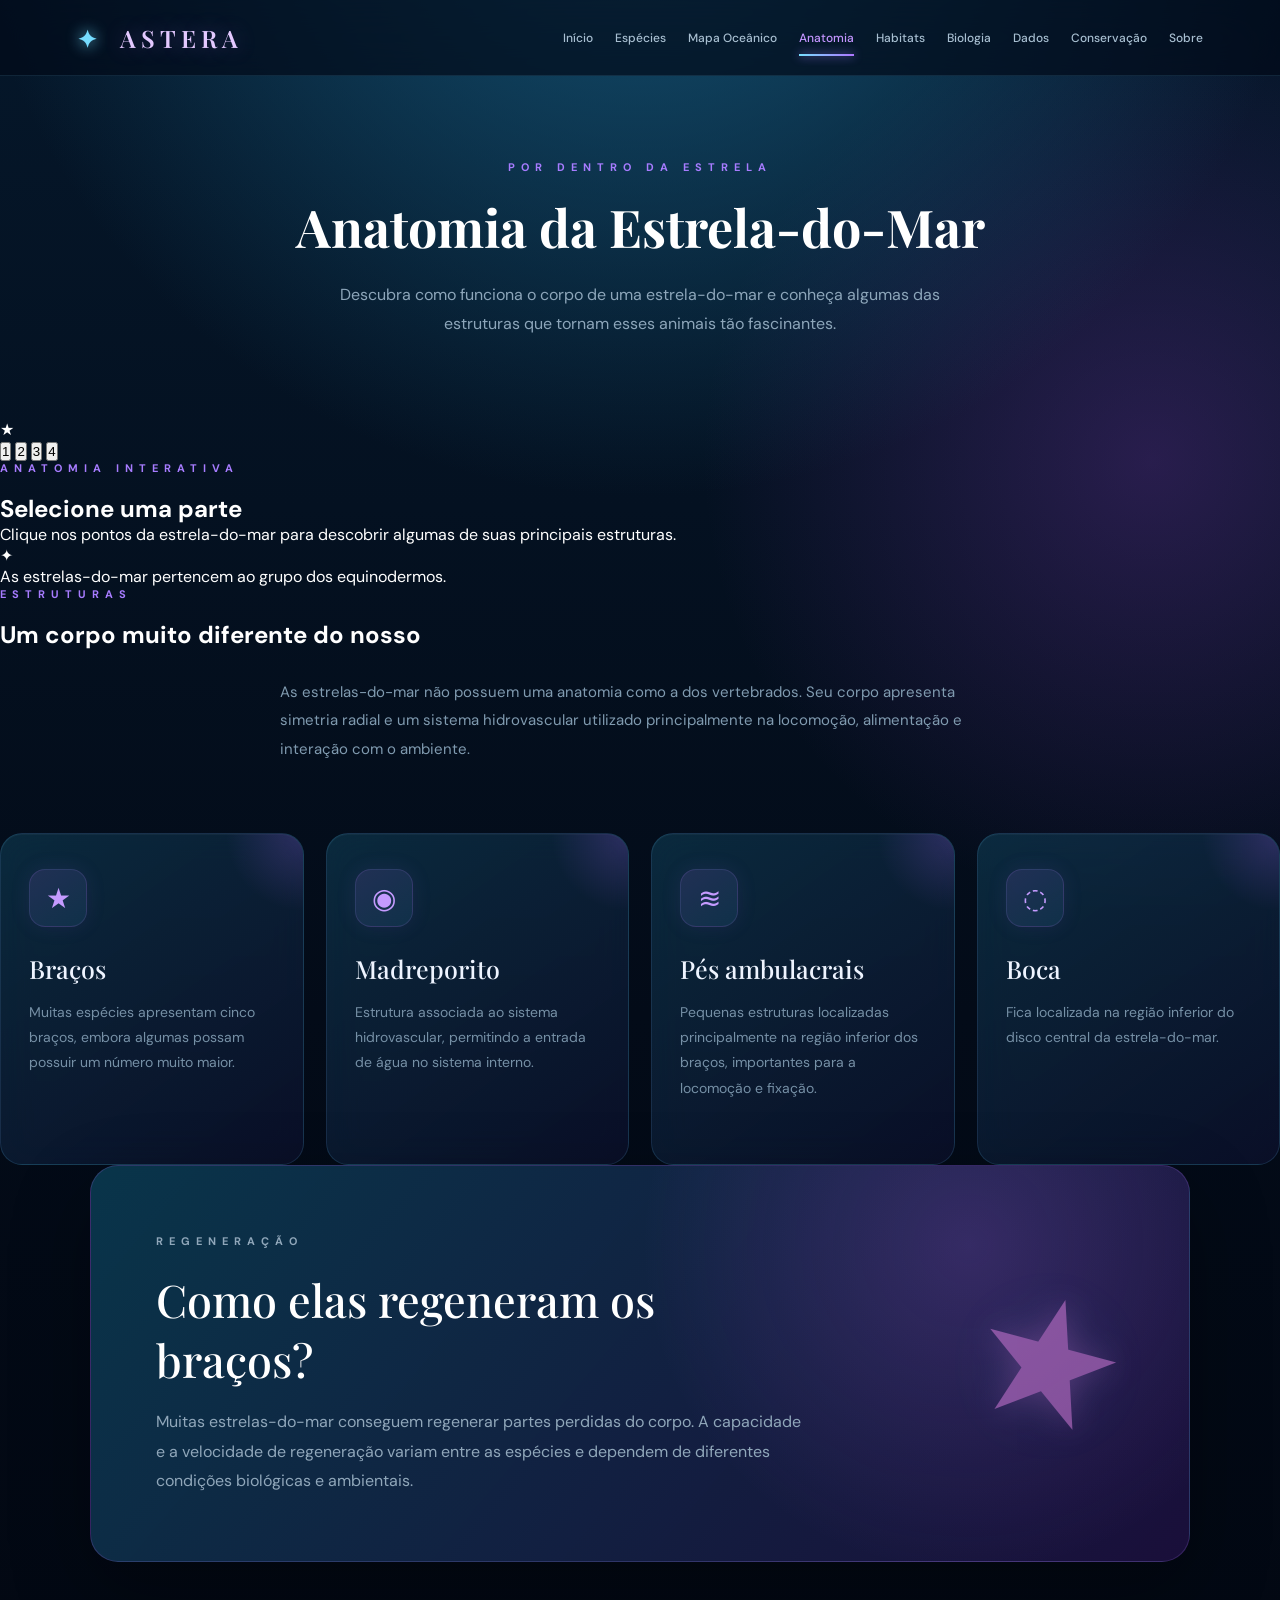
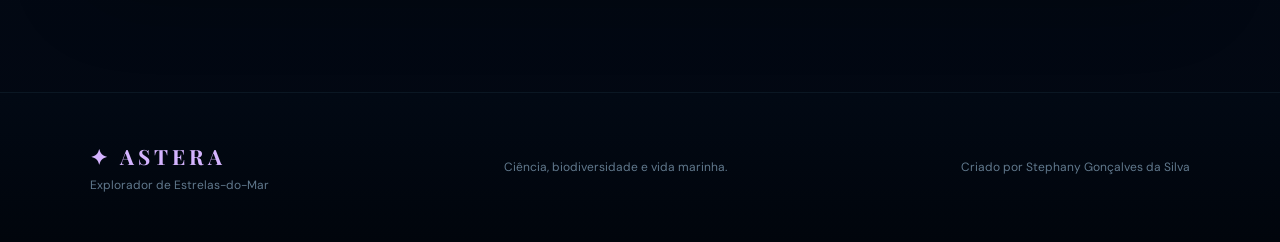
==== anatomia.html @ 0265d45e "Create anatomia.html" ====
<!DOCTYPE html>
<html lang="pt-BR">

<head>
    <meta charset="UTF-8">
    <meta name="viewport" content="width=device-width, initial-scale=1.0">

    <title>Anatomia | ASTERA</title>

    <link rel="stylesheet" href="style.css">
</head>

<body>

<header class="cabecalho">

    <div class="logo">
        <span>✦</span>
        ASTERA
    </div>

    <nav class="menu">
        <a href="index.html">Início</a>
        <a href="especies.html">Espécies</a>
        <a href="#">Mapa Oceânico</a>
        <a href="anatomia.html" class="ativo">Anatomia</a>
        <a href="#">Habitats</a>
        <a href="#">Biologia</a>
        <a href="#">Dados</a>
        <a href="#">Conservação</a>
        <a href="#">Sobre</a>
    </nav>

</header>


<main>

    <!-- INTRODUÇÃO -->

    <section class="pagina-topo">

        <p class="categoria">
            POR DENTRO DA ESTRELA
        </p>

        <h1>
            Anatomia da Estrela-do-Mar
        </h1>

        <p>
            Descubra como funciona o corpo de uma estrela-do-mar
            e conheça algumas das estruturas que tornam esses
            animais tão fascinantes.
        </p>

    </section>


    <!-- ANATOMIA INTERATIVA -->

    <section class="anatomia-interativa">

        <div class="anatomia-visual">

            <div class="estrela-anatomia">
                ★
            </div>

            <button
                class="ponto-anatomia ponto-1"
                data-parte="bracos">
                1
            </button>

            <button
                class="ponto-anatomia ponto-2"
                data-parte="madreporito">
                2
            </button>

            <button
                class="ponto-anatomia ponto-3"
                data-parte="boca">
                3
            </button>

            <button
                class="ponto-anatomia ponto-4"
                data-parte="pes">
                4
            </button>

        </div>


        <div class="painel-anatomia">

            <p class="categoria">
                ANATOMIA INTERATIVA
            </p>

            <h2 id="tituloParte">
                Selecione uma parte
            </h2>

            <p id="descricaoParte">
                Clique nos pontos da estrela-do-mar para descobrir
                algumas de suas principais estruturas.
            </p>

            <div class="curiosidade-anatomia">

                <span>✦</span>

                <p id="curiosidadeParte">
                    As estrelas-do-mar pertencem ao grupo dos
                    equinodermos.
                </p>

            </div>

        </div>

    </section>


    <!-- ESTRUTURAS -->

    <section class="estruturas">

        <p class="categoria">
            ESTRUTURAS
        </p>

        <h2>
            Um corpo muito diferente do nosso
        </h2>

        <p class="texto-central">
            As estrelas-do-mar não possuem uma anatomia como a dos
            vertebrados. Seu corpo apresenta simetria radial e um
            sistema hidrovascular utilizado principalmente na
            locomoção, alimentação e interação com o ambiente.
        </p>


        <div class="cards anatomia-cards">

            <article class="card">

                <div class="icone">
                    ★
                </div>

                <h3>Braços</h3>

                <p>
                    Muitas espécies apresentam cinco braços, embora
                    algumas possam possuir um número muito maior.
                </p>

            </article>


            <article class="card">

                <div class="icone">
                    ◉
                </div>

                <h3>Madreporito</h3>

                <p>
                    Estrutura associada ao sistema hidrovascular,
                    permitindo a entrada de água no sistema interno.
                </p>

            </article>


            <article class="card">

                <div class="icone">
                    ≋
                </div>

                <h3>Pés ambulacrais</h3>

                <p>
                    Pequenas estruturas localizadas principalmente na
                    região inferior dos braços, importantes para a
                    locomoção e fixação.
                </p>

            </article>


            <article class="card">

                <div class="icone">
                    ◌
                </div>

                <h3>Boca</h3>

                <p>
                    Fica localizada na região inferior do disco central
                    da estrela-do-mar.
                </p>

            </article>

        </div>

    </section>


    <!-- REGENERAÇÃO -->

    <section class="destaque">

        <div>

            <p class="categoria">
                REGENERAÇÃO
            </p>

            <h2>
                Como elas regeneram os braços?
            </h2>

            <p>
                Muitas estrelas-do-mar conseguem regenerar partes
                perdidas do corpo. A capacidade e a velocidade de
                regeneração variam entre as espécies e dependem de
                diferentes condições biológicas e ambientais.
            </p>

        </div>

        <div class="estrela-grande">
            ★
        </div>

    </section>

</main>


<footer>

    <div>
        <h3>✦ ASTERA</h3>
        <p>Explorador de Estrelas-do-Mar</p>
    </div>

    <p>
        Ciência, biodiversidade e vida marinha.
    </p>

    <p>
        Criado por Stephany Gonçalves da Silva
    </p>

</footer>


<script src="script.js"></script>

</body>
</html>
---- style.css ----
@import url('https://fonts.googleapis.com/css2?family=DM+Sans:wght@400;500;600;700&family=Playfair+Display:wght@500;600;700&display=swap');

* {
    margin: 0;
    padding: 0;
    box-sizing: border-box;
}

html {
    scroll-behavior: smooth;
}

body {
    font-family: "DM Sans", sans-serif;
    color: white;
    overflow-x: hidden;

    background:
        radial-gradient(circle at 50% -10%, #155779 0%, transparent 32%),
        radial-gradient(circle at 90% 25%, rgba(108, 51, 158, 0.35), transparent 25%),
        linear-gradient(180deg, #05172a 0%, #030b18 55%, #020711 100%);
}


/* ==============================
   CABEÇALHO
================================ */

.cabecalho {
    height: 76px;
    width: 100%;

    position: fixed;
    top: 0;
    left: 0;
    z-index: 1000;

    display: flex;
    align-items: center;
    justify-content: space-between;

    padding: 0 6%;

    background: rgba(2, 10, 24, 0.68);

    border-bottom: 1px solid rgba(112, 209, 255, 0.12);

    backdrop-filter: blur(22px);
    -webkit-backdrop-filter: blur(22px);
}

.logo {
    font-family: "Playfair Display", serif;

    font-size: 24px;
    font-weight: 600;

    letter-spacing: 5px;

    color: #e4c9ff;

    text-shadow: 0 0 20px rgba(191, 130, 255, 0.35);
}

.logo span {
    color: #75dcff;

    text-shadow: 0 0 15px #75dcff;

    margin-right: 8px;
}

.menu {
    display: flex;
    gap: 22px;
    align-items: center;
}

.menu a {
    color: #a8bfd1;

    text-decoration: none;

    font-size: 12px;
    font-weight: 500;

    transition: 0.3s;
}

.menu a:hover {
    color: #e0c4ff;
}

.menu a.ativo {
    color: #c495ff;

    position: relative;
}

.menu a.ativo::after {
    content: "";

    position: absolute;

    width: 100%;
    height: 2px;

    left: 0;
    bottom: -10px;

    background: linear-gradient(90deg, #77deff, #ae76ff);

    box-shadow: 0 0 10px #9f78ff;
}


/* ==============================
   HERO
================================ */

.inicio {
    min-height: 820px;

    position: relative;

    display: flex;
    align-items: center;

    padding: 150px 8% 120px;

    overflow: hidden;

    background:
        radial-gradient(circle at 75% 30%, rgba(39, 176, 214, 0.20), transparent 28%),
        radial-gradient(circle at 77% 68%, rgba(155, 69, 194, 0.25), transparent 32%),
        linear-gradient(180deg, rgba(10, 63, 88, 0.55), rgba(3, 14, 31, 0.95));
}


/* profundidade do oceano */

.inicio::before {
    content: "";

    position: absolute;

    inset: 0;

    background:
        radial-gradient(circle at 20% 35%, rgba(117, 218, 255, 0.07) 0 2px, transparent 3px),
        radial-gradient(circle at 85% 20%, rgba(255, 255, 255, 0.09) 0 1px, transparent 2px),
        radial-gradient(circle at 65% 75%, rgba(174, 120, 255, 0.10) 0 2px, transparent 3px);

    background-size:
        180px 180px,
        130px 130px,
        230px 230px;

    opacity: 0.75;

    pointer-events: none;
}


/* fundo marinho */

.inicio::after {
    content: "";

    position: absolute;

    left: -10%;
    right: -10%;
    bottom: -180px;

    height: 350px;

    background:
        radial-gradient(ellipse at center, rgba(65, 33, 87, 0.85), transparent 70%);

    filter: blur(30px);

    opacity: 0.75;
}


/* ==============================
   FEIXES DE LUZ
================================ */

.luz {
    position: absolute;

    top: -220px;

    width: 220px;
    height: 900px;

    pointer-events: none;

    background:
        linear-gradient(
            to bottom,
            rgba(145, 230, 255, 0.24),
            rgba(115, 191, 230, 0.06),
            transparent 75%
        );

    filter: blur(35px);

    transform: rotate(17deg);

    opacity: 0.8;
}

.luz-1 {
    left: 24%;
}

.luz-2 {
    left: 55%;
    opacity: 0.4;
}


/* ==============================
   CONTEÚDO HERO
================================ */

.conteudo-inicio {
    max-width: 660px;

    position: relative;

    z-index: 10;
}

.categoria {
    color: #a77cff;

    font-size: 11px;
    font-weight: 700;

    letter-spacing: 6px;

    margin-bottom: 18px;

    text-transform: uppercase;
}

.inicio h1 {
    font-family: "Playfair Display", serif;

    font-size: clamp(65px, 8vw, 105px);

    line-height: 0.95;

    font-weight: 600;

    letter-spacing: 12px;

    background:
        linear-gradient(
            90deg,
            #ffffff 0%,
            #dabdff 42%,
            #9f7eff 70%,
            #76d9ff 100%
        );

    -webkit-background-clip: text;
    background-clip: text;

    color: transparent;

    filter:
        drop-shadow(0 0 25px rgba(156, 119, 255, 0.18));
}

.subtitulo {
    margin-top: 15px;
    margin-bottom: 45px;

    color: #93acc0;

    font-size: 12px;

    letter-spacing: 7px;

    text-transform: uppercase;
}

.inicio h2 {
    font-family: "Playfair Display", serif;

    font-size: clamp(37px, 4vw, 56px);

    font-weight: 500;

    line-height: 1.15;

    margin-bottom: 25px;

    color: #f2f6ff;
}

.descricao {
    max-width: 600px;

    font-size: 16px;

    line-height: 1.9;

    color: #90a9bd;

    margin-bottom: 38px;
}


/* botão */

.botao {
    display: inline-flex;

    align-items: center;
    justify-content: center;

    min-width: 205px;

    padding: 16px 30px;

    border-radius: 100px;

    color: white;

    text-decoration: none;

    font-size: 14px;
    font-weight: 600;

    background:
        linear-gradient(
            90deg,
            #5b70e9,
            #8b5be1,
            #a85bd2
        );

    border: 1px solid rgba(255,255,255,0.10);

    box-shadow:
        0 0 20px rgba(120, 97, 255, 0.30),
        0 10px 40px rgba(0,0,0,0.25);

    transition: 0.35s;
}

.botao:hover {
    transform: translateY(-4px);

    box-shadow:
        0 0 35px rgba(138, 98, 255, 0.60),
        0 15px 45px rgba(0,0,0,0.35);
}


/* ==============================
   ESTRELA PRINCIPAL
================================ */

.estrela-decorativa {
    position: absolute;

    right: 8%;
    top: 28%;

    z-index: 4;

    font-size: clamp(240px, 28vw, 420px);

    line-height: 1;

    color: #cb75c7;

    opacity: 0.72;

    text-shadow:
        0 0 25px rgba(220, 114, 207, 0.55),
        0 0 70px rgba(104, 190, 255, 0.25),
        0 0 120px rgba(149, 83, 212, 0.35);

    transform: rotate(18deg);

    animation: estrelaFlutuando 7s ease-in-out infinite;
}

@keyframes estrelaFlutuando {

    0%,
    100% {
        transform:
            translateY(0)
            rotate(18deg)
            scale(1);
    }

    50% {
        transform:
            translateY(-22px)
            rotate(22deg)
            scale(1.025);
    }
}


/* halo atrás da estrela */

.estrela-decorativa::before {
    content: "";

    position: absolute;

    width: 430px;
    height: 430px;

    left: 50%;
    top: 50%;

    transform: translate(-50%, -50%);

    background:
        radial-gradient(
            circle,
            rgba(119, 206, 255, 0.22),
            rgba(160, 94, 214, 0.10),
            transparent 70%
        );

    border-radius: 50%;

    filter: blur(25px);

    z-index: -1;
}


/* ==============================
   NÚMEROS
================================ */

.numeros {
    max-width: 1180px;

    margin: -75px auto 120px;

    position: relative;
    z-index: 20;

    display: grid;

    grid-template-columns: repeat(4, 1fr);

    border-radius: 22px;

    overflow: hidden;

    background:
        linear-gradient(
            135deg,
            rgba(18, 61, 84, 0.68),
            rgba(11, 23, 50, 0.75)
        );

    border:
        1px solid rgba(115, 205, 255, 0.22);

    backdrop-filter: blur(25px);
    -webkit-backdrop-filter: blur(25px);

    box-shadow:
        0 25px 70px rgba(0, 0, 0, 0.40),
        inset 0 1px rgba(255, 255, 255, 0.04);
}

.numero-card {
    min-height: 115px;

    padding: 25px;

    display: flex;

    align-items: center;

    gap: 18px;

    border-right:
        1px solid rgba(255,255,255,0.07);
}

.numero-card:last-child {
    border-right: none;
}

.numero-card > span {
    font-size: 34px;

    color: #b583ff;

    text-shadow:
        0 0 20px rgba(179, 120, 255, 0.5);
}

.numero-card strong {
    display: block;

    font-size: 19px;

    color: #f3f5ff;
}

.numero-card p {
    margin-top: 5px;

    color: #718da4;

    font-size: 12px;
}


/* ==============================
   SEÇÃO DESCOBRIR
================================ */

.descobrir {
    max-width: 1250px;

    margin: auto;

    padding: 60px 35px 145px;

    text-align: center;

    position: relative;
}

.descobrir::before {
    content: "";

    position: absolute;

    width: 500px;
    height: 500px;

    left: -300px;
    top: 100px;

    background:
        radial-gradient(circle, rgba(61, 172, 209, 0.14), transparent 70%);

    pointer-events: none;
}

.descobrir h2 {
    font-family: "Playfair Display", serif;

    font-size: clamp(38px, 4vw, 54px);

    font-weight: 500;

    line-height: 1.2;

    color: #eef5ff;
}

.texto-central {
    max-width: 720px;

    margin: 28px auto 70px;

    color: #809bb0;

    line-height: 1.9;

    font-size: 15px;
}


/* ==============================
   CARDS
================================ */

.cards {
    display: grid;

    grid-template-columns:
        repeat(4, 1fr);

    gap: 22px;
}

.card {
    position: relative;

    min-height: 330px;

    padding: 35px 28px;

    text-align: left;

    overflow: hidden;

    border-radius: 22px;

    background:
        linear-gradient(
            145deg,
            rgba(17, 69, 94, 0.52),
            rgba(13, 17, 45, 0.74)
        );

    border:
        1px solid rgba(103, 195, 238, 0.16);

    backdrop-filter: blur(18px);

    box-shadow:
        inset 0 1px rgba(255,255,255,0.035);

    transition: 0.4s;
}

.card::before {
    content: "";

    position: absolute;

    width: 160px;
    height: 160px;

    right: -80px;
    top: -80px;

    border-radius: 50%;

    background:
        radial-gradient(
            circle,
            rgba(166, 100, 255, 0.22),
            transparent 68%
        );
}

.card:hover {
    transform: translateY(-10px);

    border-color:
        rgba(174, 118, 255, 0.48);

    box-shadow:
        0 20px 60px rgba(22, 7, 52, 0.42),
        0 0 30px rgba(90, 187, 255, 0.08);
}

.icone {
    width: 58px;
    height: 58px;

    display: flex;

    justify-content: center;
    align-items: center;

    border-radius: 16px;

    margin-bottom: 25px;

    font-size: 28px;

    color: #c59bff;

    background:
        linear-gradient(
            145deg,
            rgba(137, 93, 207, 0.18),
            rgba(51, 140, 181, 0.14)
        );

    border:
        1px solid rgba(187, 129, 255, 0.15);

    box-shadow:
        0 0 20px rgba(126, 92, 199, 0.12);
}

.card h3 {
    font-family: "Playfair Display", serif;

    font-size: 25px;
    font-weight: 500;

    margin-bottom: 15px;

    color: #eef4ff;
}

.card p {
    color: #7690a6;

    line-height: 1.8;

    font-size: 14px;

    margin-bottom: 28px;
}

.card a {
    color: #b589ff;

    text-decoration: none;

    font-size: 13px;
    font-weight: 600;

    transition: 0.3s;
}

.card a:hover {
    color: #78d9ff;
}


/* ==============================
   CURIOSIDADE
================================ */

.destaque {
    max-width: 1100px;

    margin: 0 auto 130px;

    padding: 65px;

    display: flex;

    align-items: center;

    justify-content: space-between;

    position: relative;

    overflow: hidden;

    border-radius: 28px;

    background:
        radial-gradient(circle at 80% 20%, rgba(160, 91, 218, 0.24), transparent 35%),
        linear-gradient(
            130deg,
            rgba(12, 70, 94, 0.72),
            rgba(30, 16, 65, 0.85)
        );

    border:
        1px solid rgba(151, 104, 222, 0.23);

    box-shadow:
        0 30px 80px rgba(0, 0, 0, 0.30);
}

.destaque > div:first-child {
    max-width: 650px;
    position: relative;
    z-index: 2;
}

.destaque h2 {
    font-family: "Playfair Display", serif;

    font-size: 45px;

    font-weight: 500;

    margin-bottom: 18px;
}

.destaque p {
    color: #90a7ba;

    line-height: 1.85;
}

.estrela-grande {
    font-size: 170px;

    color: #c677d3;

    opacity: 0.60;

    transform: rotate(15deg);

    text-shadow:
        0 0 30px rgba(201, 111, 215, 0.45),
        0 0 70px rgba(89, 204, 255, 0.20);
}


/* ==============================
   RODAPÉ
================================ */

footer {
    min-height: 150px;

    padding: 40px 7%;

    display: flex;

    align-items: center;

    justify-content: space-between;

    background:
        linear-gradient(
            180deg,
            #020914,
            #01050c
        );

    border-top:
        1px solid rgba(99, 182, 229, 0.10);

    color: #61798d;

    font-size: 12px;
}

footer h3 {
    font-family: "Playfair Display", serif;

    color: #d5b4ff;

    font-size: 21px;

    letter-spacing: 4px;

    margin-bottom: 7px;
}


/* ==============================
   RESPONSIVO
================================ */

@media (max-width: 1100px) {

    .menu {
        display: none;
    }

    .estrela-decorativa {
        right: -80px;
        opacity: 0.35;
    }

    .numeros {
        margin-left: 25px;
        margin-right: 25px;

        grid-template-columns:
            repeat(2, 1fr);
    }

    .cards {
        grid-template-columns:
            repeat(2, 1fr);
    }
}


@media (max-width: 650px) {

    .inicio {
        padding:
            140px 28px
            100px;
    }

    .inicio h1 {
        font-size: 52px;

        letter-spacing: 6px;
    }

    .subtitulo {
        letter-spacing: 3px;
    }

    .inicio h2 {
        font-size: 35px;
    }

    .estrela-decorativa {
        font-size: 250px;

        right: -110px;
        top: 40%;

        opacity: 0.25;
    }

    .numeros {
        grid-template-columns: 1fr;
    }

    .numero-card {
        border-right: none;

        border-bottom:
            1px solid rgba(255,255,255,0.06);
    }

    .cards {
        grid-template-columns: 1fr;
    }

    .destaque {
        margin-left: 20px;
        margin-right: 20px;

        padding: 40px 30px;

        flex-direction: column;

        text-align: center;
    }

    .estrela-grande {
        margin-top: 25px;
    }

    footer {
        flex-direction: column;

        text-align: center;

        gap: 25px;
    }
}
/* ==============================
   PÁGINA ESPÉCIES
================================ */

.pagina-topo {
    padding: 160px 8% 80px;
    text-align: center;
}

.pagina-topo h1 {
    font-family: "Playfair Display", serif;
    font-size: 52px;
    margin-bottom: 20px;
}

.pagina-topo > p:last-child {
    max-width: 650px;
    margin: auto;
    color: #8da6ba;
    line-height: 1.8;
}

.filtros {
    max-width: 1100px;
    margin: 0 auto 45px;
    display: flex;
    gap: 20px;
    padding: 0 30px;
}

.filtros input,
.filtros select {
    flex: 1;
    padding: 15px 18px;

    border-radius: 12px;

    border:
        1px solid rgba(123, 194, 235, 0.20);

    background:
        rgba(8, 30, 52, 0.75);

    color: white;

    outline: none;
}

.filtros input::placeholder {
    color: #72899d;
}

.lista-especies {
    max-width: 1100px;

    margin: auto;

    padding: 0 30px 130px;

    display: grid;

    grid-template-columns:
        repeat(2, 1fr);

    gap: 25px;
}

.especie-card {
    display: flex;

    overflow: hidden;

    min-height: 300px;

    border-radius: 20px;

    background:
        linear-gradient(
            145deg,
            rgba(16, 65, 90, 0.55),
            rgba(16, 17, 45, 0.75)
        );

    border:
        1px solid rgba(118, 189, 235, 0.16);

    transition: 0.35s;
}

.especie-card:hover {
    transform: translateY(-7px);

    border-color:
        rgba(172, 115, 255, 0.45);
}

.especie-imagem {
    width: 35%;

    min-width: 150px;

    display: flex;

    align-items: center;

    justify-content: center;

    font-size: 100px;

    color: #bc7fd3;

    background:
        radial-gradient(
            circle,
            rgba(143, 82, 192, 0.30),
            rgba(25, 85, 112, 0.18)
        );
}

.especie-conteudo {
    padding: 28px;
}

.tag {
    display: inline-block;

    margin-bottom: 12px;

    padding: 6px 12px;

    border-radius: 30px;

    background:
        rgba(137, 91, 218, 0.15);

    color: #bf99ff;

    font-size: 11px;
}

.especie-conteudo h2 {
    font-family: "Playfair Display", serif;

    font-size: 24px;

    margin-bottom: 6px;
}

.nome-cientifico {
    font-style: italic;

    color: #7bcce9;

    margin-bottom: 18px;
}

.especie-conteudo > p {
    color: #8ba2b4;

    line-height: 1.7;

    font-size: 14px;
}

.dados-especie {
    display: grid;

    grid-template-columns:
        repeat(3, 1fr);

    gap: 12px;

    margin-top: 25px;
}

.dados-especie strong {
    display: block;

    font-size: 11px;

    color: #b38cf7;

    margin-bottom: 4px;
}

.dados-especie span {
    color: #8298aa;

    font-size: 11px;
}

@media (max-width: 850px) {

    .lista-especies {
        grid-template-columns: 1fr;
    }

    .filtros {
        flex-direction: column;
    }

}

@media (max-width: 600px) {

    .especie-card {
        flex-direction: column;
    }

    .especie-imagem {
        width: 100%;
        height: 180px;
    }

    .dados-especie {
        grid-template-columns: 1fr;
    }

}
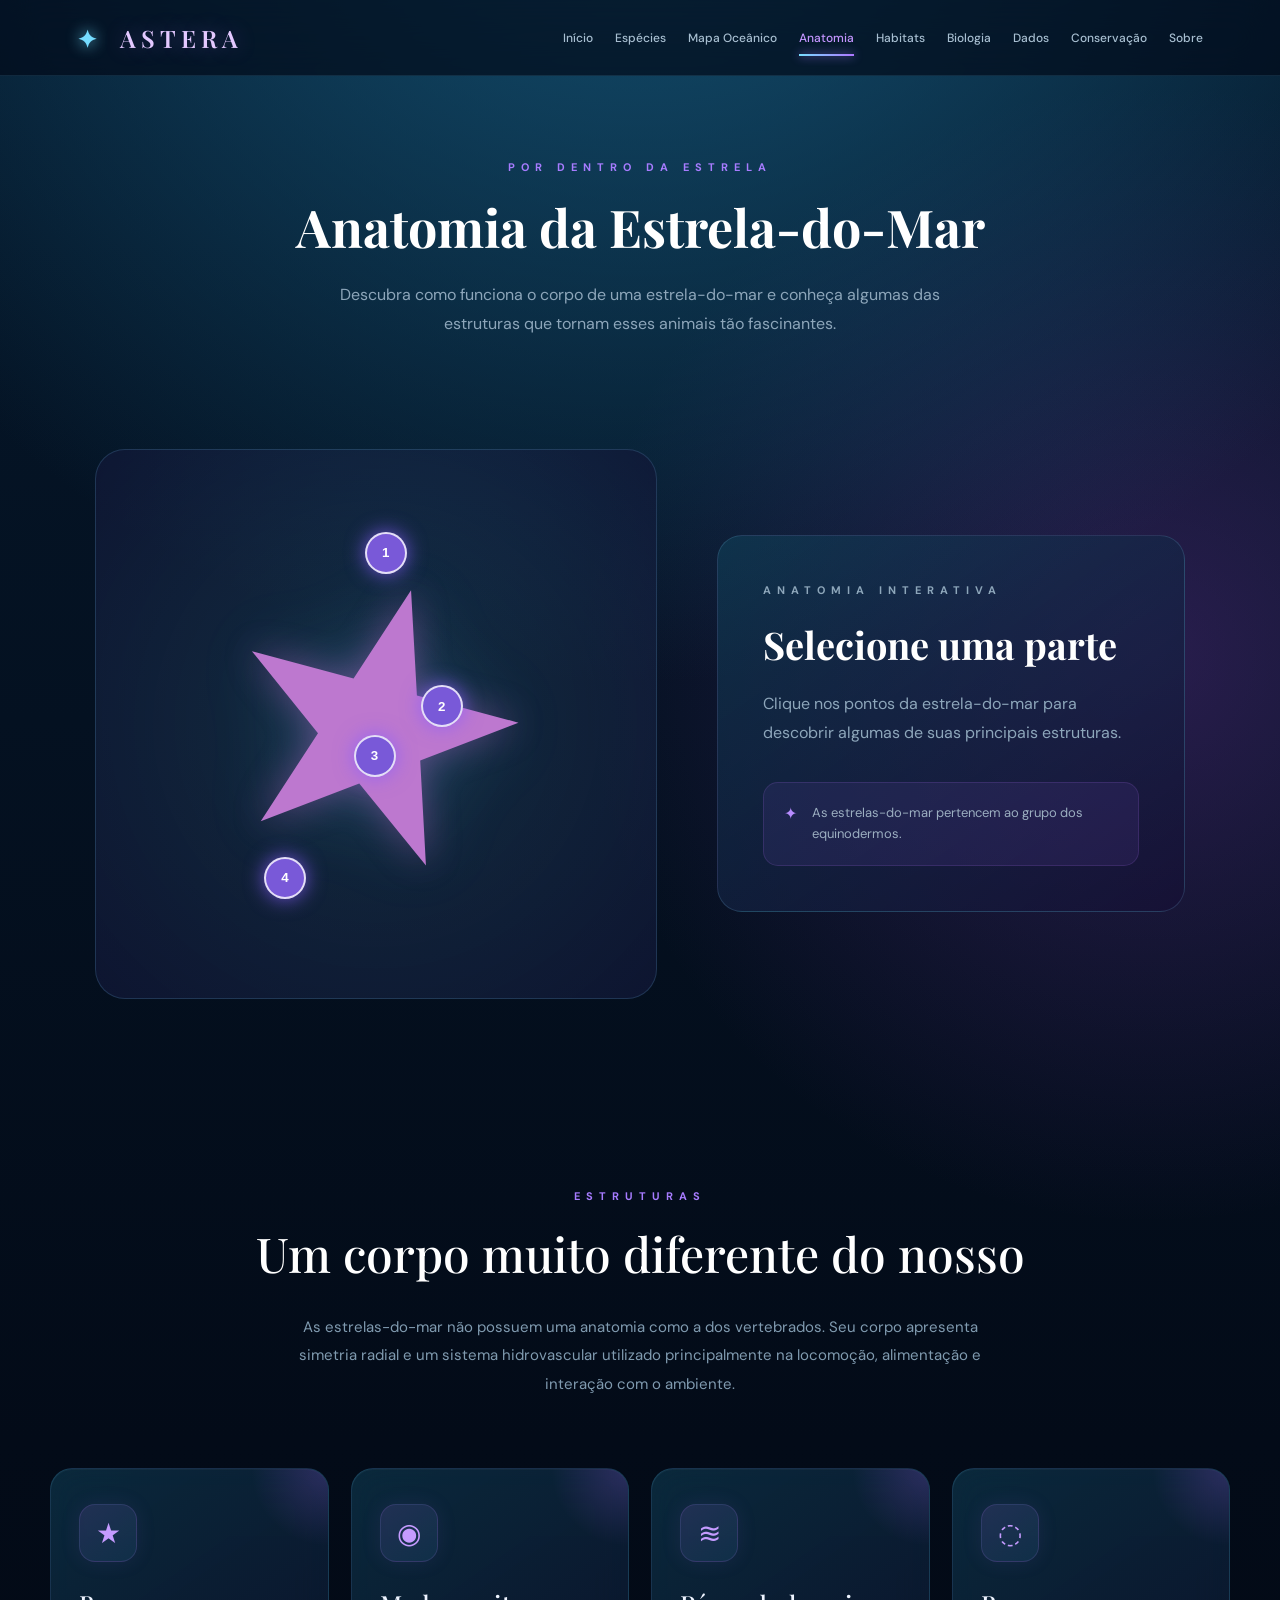
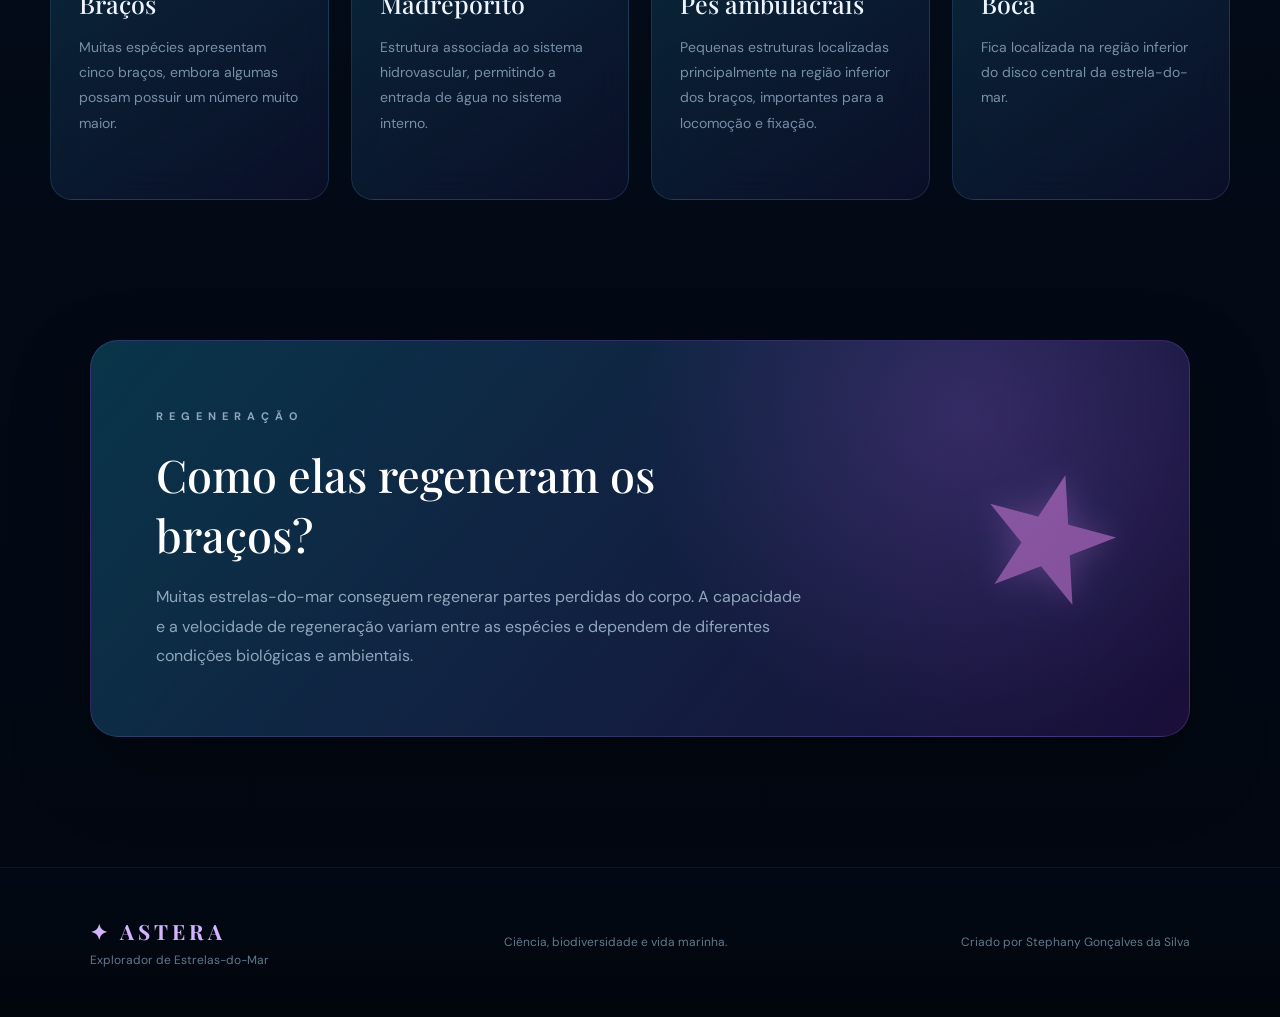
==== commit 4a89c9ff: "Update anatomia.html" ====
--- a/anatomia.html
+++ b/anatomia.html
@@ -24,7 +24,7 @@
         <a href="especies.html">Espécies</a>
         <a href="#">Mapa Oceânico</a>
         <a href="anatomia.html" class="ativo">Anatomia</a>
-        <a href="#">Habitats</a>
+        <a href="habitats.html">Habitats</a>
         <a href="#">Biologia</a>
         <a href="#">Dados</a>
         <a href="#">Conservação</a>
--- a/style.css
+++ b/style.css
@@ -1165,3 +1165,437 @@
     }
 
 }
+/* ==============================
+   PÁGINA ANATOMIA
+================================ */
+
+.anatomia-interativa {
+    max-width: 1150px;
+    margin: 0 auto 130px;
+    padding: 30px;
+
+    display: grid;
+    grid-template-columns: 1.2fr 1fr;
+    gap: 60px;
+    align-items: center;
+}
+
+.anatomia-visual {
+    min-height: 550px;
+
+    position: relative;
+
+    display: flex;
+    justify-content: center;
+    align-items: center;
+
+    border-radius: 30px;
+
+    background:
+        radial-gradient(
+            circle,
+            rgba(87, 176, 209, 0.18),
+            rgba(17, 23, 55, 0.75)
+        );
+
+    border:
+        1px solid rgba(111, 194, 235, 0.18);
+}
+
+.estrela-anatomia {
+    font-size: 360px;
+
+    color: #bd78cf;
+
+    transform: rotate(15deg);
+
+    text-shadow:
+        0 0 35px rgba(196, 105, 210, 0.4),
+        0 0 80px rgba(91, 201, 255, 0.2);
+}
+
+.ponto-anatomia {
+    position: absolute;
+
+    width: 42px;
+    height: 42px;
+
+    border-radius: 50%;
+
+    border:
+        2px solid rgba(255,255,255,0.8);
+
+    background: #7959d8;
+
+    color: white;
+
+    font-weight: bold;
+
+    cursor: pointer;
+
+    box-shadow:
+        0 0 20px rgba(137, 94, 255, 0.8);
+
+    transition: 0.3s;
+}
+
+.ponto-anatomia:hover {
+    transform: scale(1.2);
+
+    background: #a26be5;
+}
+
+.ponto-1 {
+    top: 15%;
+    left: 48%;
+}
+
+.ponto-2 {
+    top: 43%;
+    left: 58%;
+}
+
+.ponto-3 {
+    top: 52%;
+    left: 46%;
+}
+
+.ponto-4 {
+    bottom: 18%;
+    left: 30%;
+}
+
+.painel-anatomia {
+    padding: 45px;
+
+    border-radius: 25px;
+
+    background:
+        linear-gradient(
+            145deg,
+            rgba(16, 68, 92, 0.55),
+            rgba(22, 16, 53, 0.75)
+        );
+
+    border:
+        1px solid rgba(127, 193, 235, 0.18);
+}
+
+.painel-anatomia h2 {
+    font-family: "Playfair Display", serif;
+
+    font-size: 38px;
+
+    margin-bottom: 20px;
+}
+
+.painel-anatomia > p {
+    color: #8da6ba;
+
+    line-height: 1.8;
+}
+
+.curiosidade-anatomia {
+    margin-top: 35px;
+
+    padding: 20px;
+
+    display: flex;
+
+    gap: 15px;
+
+    border-radius: 15px;
+
+    background:
+        rgba(120, 80, 191, 0.13);
+
+    border:
+        1px solid rgba(171, 112, 238, 0.16);
+}
+
+.curiosidade-anatomia span {
+    color: #b78cff;
+}
+
+.curiosidade-anatomia p {
+    color: #9baec0;
+
+    line-height: 1.6;
+
+    font-size: 13px;
+}
+
+
+/* ESTRUTURAS */
+
+.estruturas {
+    max-width: 1250px;
+
+    margin: auto;
+
+    padding: 30px 35px 140px;
+
+    text-align: center;
+}
+
+.estruturas h2 {
+    font-family: "Playfair Display", serif;
+
+    font-size: 48px;
+
+    font-weight: 500;
+}
+
+.anatomia-cards {
+    margin-top: 60px;
+}
+
+
+/* RESPONSIVO */
+
+@media (max-width: 900px) {
+
+    .anatomia-interativa {
+        grid-template-columns: 1fr;
+    }
+
+    .estrela-anatomia {
+        font-size: 280px;
+    }
+
+}
+
+@media (max-width: 600px) {
+
+    .anatomia-visual {
+        min-height: 400px;
+    }
+
+    .estrela-anatomia {
+        font-size: 220px;
+    }
+
+    .painel-anatomia {
+        padding: 30px;
+    }
+
+}
+/* ==============================
+   PÁGINA HABITATS
+================================ */
+
+.habitats-grid {
+    max-width: 1150px;
+    margin: 0 auto 120px;
+    padding: 0 30px;
+
+    display: grid;
+    grid-template-columns: repeat(2, 1fr);
+
+    gap: 28px;
+}
+
+.habitat-card {
+    min-height: 340px;
+
+    padding: 40px;
+
+    border-radius: 25px;
+
+    background:
+        linear-gradient(
+            145deg,
+            rgba(19, 71, 96, 0.55),
+            rgba(18, 16, 49, 0.78)
+        );
+
+    border:
+        1px solid rgba(111, 192, 235, 0.17);
+
+    transition: 0.35s;
+}
+
+.habitat-card:hover {
+    transform: translateY(-8px);
+
+    border-color:
+        rgba(172, 117, 255, 0.45);
+
+    box-shadow:
+        0 20px 50px rgba(0, 0, 0, 0.35);
+}
+
+.habitat-icone {
+    font-size: 50px;
+
+    margin-bottom: 25px;
+}
+
+.habitat-card h2 {
+    font-family: "Playfair Display", serif;
+
+    font-size: 32px;
+
+    margin-bottom: 18px;
+}
+
+.habitat-card > p:not(.categoria) {
+    color: #8da6ba;
+
+    line-height: 1.8;
+
+    margin-bottom: 30px;
+}
+
+.habitat-dados {
+    display: flex;
+    flex-wrap: wrap;
+
+    gap: 10px;
+}
+
+.habitat-dados span {
+    padding: 8px 14px;
+
+    border-radius: 30px;
+
+    font-size: 11px;
+
+    color: #b894ff;
+
+    background:
+        rgba(123, 84, 190, 0.13);
+
+    border:
+        1px solid rgba(163, 108, 229, 0.15);
+}
+
+.habitat-profundo {
+    background:
+        linear-gradient(
+            145deg,
+            rgba(7, 39, 67, 0.75),
+            rgba(22, 9, 47, 0.9)
+        );
+}
+
+
+/* PROFUNDIDADE */
+
+.zona-oceanica {
+    max-width: 1150px;
+
+    margin: 0 auto 130px;
+
+    padding: 60px;
+
+    display: grid;
+
+    grid-template-columns: 1fr 1.1fr;
+
+    gap: 60px;
+
+    align-items: center;
+
+    border-radius: 30px;
+
+    background:
+        linear-gradient(
+            145deg,
+            rgba(12, 55, 82, 0.6),
+            rgba(14, 13, 39, 0.82)
+        );
+
+    border:
+        1px solid rgba(111, 191, 235, 0.15);
+}
+
+.zona-texto h2 {
+    font-family: "Playfair Display", serif;
+
+    font-size: 42px;
+
+    margin-bottom: 20px;
+}
+
+.zona-texto > p:last-child {
+    color: #8aa3b8;
+
+    line-height: 1.8;
+}
+
+.profundidade {
+    border-radius: 20px;
+
+    overflow: hidden;
+
+    border:
+        1px solid rgba(114, 183, 225, 0.18);
+}
+
+.nivel {
+    min-height: 105px;
+
+    padding: 25px;
+
+    display: flex;
+
+    flex-direction: column;
+
+    justify-content: center;
+
+    border-bottom:
+        1px solid rgba(255,255,255,0.06);
+}
+
+.nivel:last-child {
+    border-bottom: none;
+}
+
+.nivel strong {
+    font-size: 18px;
+
+    margin-bottom: 5px;
+}
+
+.nivel span {
+    color: #8ca4b8;
+
+    font-size: 13px;
+}
+
+.nivel-1 {
+    background: rgba(40, 141, 178, 0.22);
+}
+
+.nivel-2 {
+    background: rgba(24, 90, 139, 0.27);
+}
+
+.nivel-3 {
+    background: rgba(29, 55, 110, 0.32);
+}
+
+.nivel-4 {
+    background: rgba(42, 23, 84, 0.42);
+}
+
+
+/* RESPONSIVO */
+
+@media (max-width: 850px) {
+
+    .habitats-grid {
+        grid-template-columns: 1fr;
+    }
+
+    .zona-oceanica {
+        grid-template-columns: 1fr;
+
+        margin-left: 20px;
+        margin-right: 20px;
+
+        padding: 40px 30px;
+    }
+
+}
